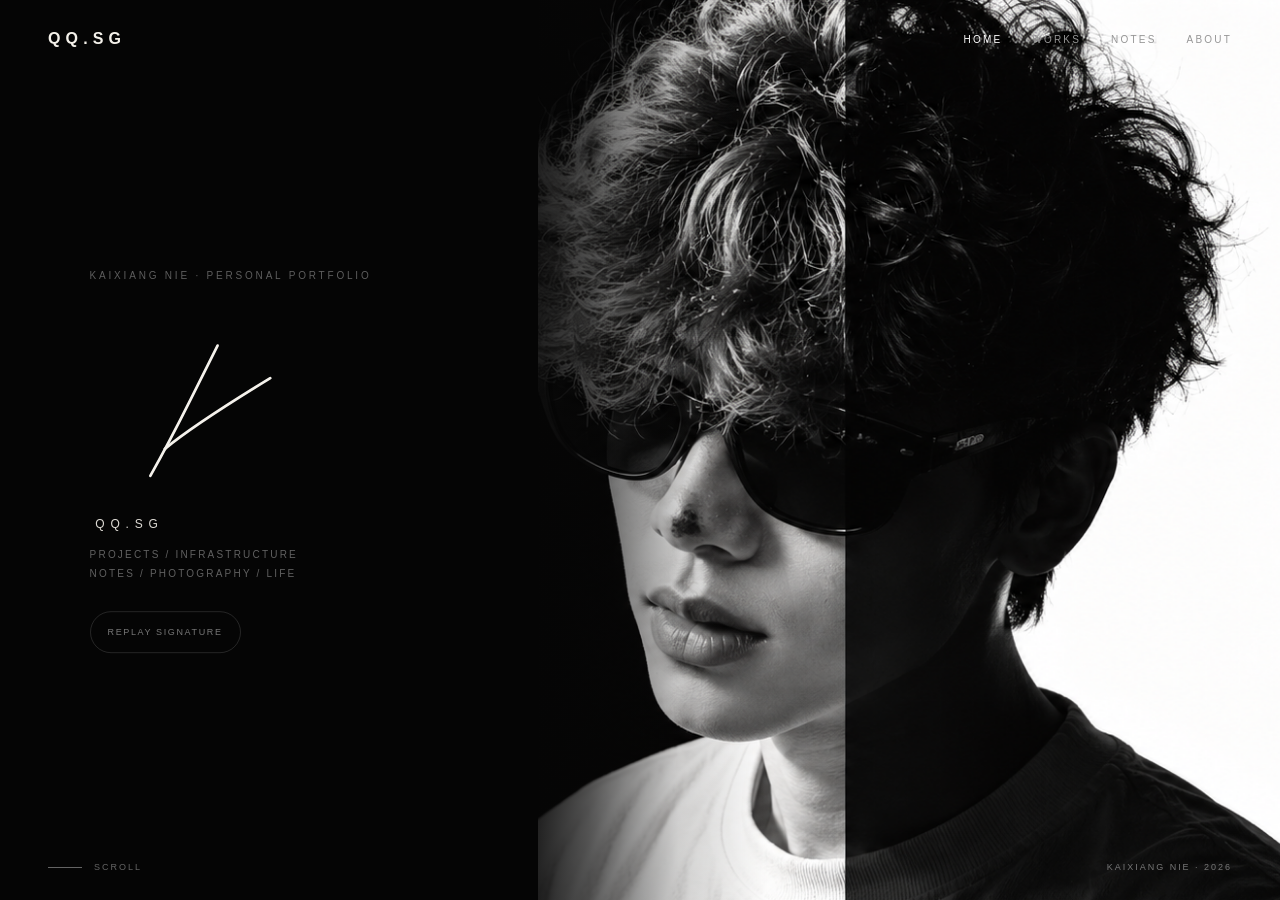
==== NKX/index.html @ d5ca33fd "Add files via upload" ====
<!doctype html>
<html lang="en">
<head>
<meta charset="utf-8" />
<meta name="viewport" content="width=device-width, initial-scale=1" />
<title>QQ.SG — Kaixiang Nie</title>
<style>
  :root{
    --bg:#050505;
    --fg:#f4f1ea;
    --muted:#7a7a7a;
    --line:rgba(255,255,255,.13);
  }
  *{box-sizing:border-box}
  html,body{margin:0;background:var(--bg);color:var(--fg);font-family:Inter,-apple-system,BlinkMacSystemFont,"Segoe UI",sans-serif}
  body{overflow:hidden}
  .hero{
    position:relative;
    width:100vw;
    height:100vh;
    min-height:680px;
    overflow:hidden;
    background:#050505;
  }
  .portrait{
    position:absolute;
    inset:0;
    background-image:url('./portrait.png');
    background-size:cover;
    background-position:center center;
    transform:scale(1.015);
  }
  /* Cover the generated text on the left of the reference image and create a clean website area. */
  .left-mask{
    position:absolute;
    inset:0 auto 0 0;
    width:42%;
    background:#050505;
  }
  .blend{
    position:absolute;
    inset:0;
    pointer-events:none;
    background:linear-gradient(90deg,
      #050505 0%,
      #050505 34%,
      rgba(5,5,5,.98) 40%,
      rgba(5,5,5,.68) 46%,
      rgba(5,5,5,.18) 53%,
      transparent 60%);
  }
  .header{
    position:absolute;
    z-index:20;
    top:0;left:0;right:0;
    display:flex;
    align-items:center;
    justify-content:space-between;
    padding:30px 48px;
  }
  .brand{
    font-size:16px;
    font-weight:700;
    letter-spacing:.32em;
  }
  nav{display:flex;gap:30px}
  nav a{
    color:#969696;
    text-decoration:none;
    text-transform:uppercase;
    font-size:10px;
    letter-spacing:.22em;
    transition:.2s ease;
  }
  nav a:hover, nav a.active{color:#fff}
  .copy{
    position:absolute;
    z-index:15;
    left:7vw;
    top:50%;
    width:min(39vw,620px);
    transform:translateY(-47%);
  }
  .eyebrow{
    margin-bottom:20px;
    color:#5e5e5e;
    font-size:10px;
    letter-spacing:.28em;
    text-transform:uppercase;
  }
  .signature{
    display:block;
    width:100%;
    height:auto;
    overflow:visible;
  }
  .sig{
    fill:none;
    stroke:#f5f2ec;
    stroke-width:2.7;
    stroke-linecap:round;
    stroke-linejoin:round;
    vector-effect:non-scaling-stroke;
    stroke-dasharray:1;
    stroke-dashoffset:1;
  }
  .qq{
    margin-top:18px;
    color:#dedbd5;
    font-size:12px;
    letter-spacing:.48em;
    text-indent:.48em;
  }
  .meta{
    margin-top:14px;
    color:#616161;
    font-size:10px;
    line-height:1.9;
    letter-spacing:.22em;
    text-transform:uppercase;
  }
  .replay{
    margin-top:28px;
    height:42px;
    padding:0 17px;
    border:1px solid var(--line);
    border-radius:999px;
    background:transparent;
    color:#777;
    font-size:9px;
    letter-spacing:.18em;
    text-transform:uppercase;
    cursor:pointer;
    transition:.2s ease;
  }
  .replay:hover{color:#fff;border-color:rgba(255,255,255,.35)}
  .bottom{
    position:absolute;
    z-index:20;
    left:48px;right:48px;bottom:28px;
    display:flex;
    align-items:center;
    justify-content:space-between;
    color:#646464;
    font-size:9px;
    letter-spacing:.22em;
    text-transform:uppercase;
  }
  .scroll{display:flex;align-items:center;gap:12px}
  .scroll::before{content:"";width:34px;height:1px;background:#646464}
  .credit{color:#777}
  @media(max-width:1000px){
    .copy{width:44vw;left:5vw}
    .left-mask{width:39%}
  }
  @media(max-width:760px){
    body{overflow:auto}
    .hero{min-height:720px;height:100svh}
    .header{padding:22px 20px}
    nav{gap:14px}
    nav a:nth-child(2),nav a:nth-child(3){display:none}
    .portrait{background-size:auto 100%;background-position:57% center;transform:none}
    .left-mask{width:28%}
    .blend{background:linear-gradient(90deg,#050505 0%,#050505 22%,rgba(5,5,5,.94) 34%,rgba(5,5,5,.5) 46%,transparent 62%)}
    .copy{left:20px;top:auto;bottom:120px;width:54vw;transform:none}
    .eyebrow{font-size:8px;margin-bottom:12px}
    .meta{font-size:8px;letter-spacing:.15em}
    .qq{font-size:9px;margin-top:10px}
    .replay{margin-top:18px;height:38px;font-size:8px;padding:0 12px}
    .bottom{left:20px;right:20px;bottom:20px}
    .credit{display:none}
  }
  @media(prefers-reduced-motion:reduce){
    .sig{stroke-dashoffset:0!important;transition:none!important}
  }
</style>
</head>
<body>
<section class="hero">
  <div class="portrait" aria-hidden="true"></div>
  <div class="left-mask" aria-hidden="true"></div>
  <div class="blend" aria-hidden="true"></div>

  <header class="header">
    <div class="brand">QQ.SG</div>
    <nav>
      <a class="active" href="#">Home</a>
      <a href="#">Works</a>
      <a href="#">Notes</a>
      <a href="#">About</a>
    </nav>
  </header>

  <main class="copy">
    <div class="eyebrow">Kaixiang Nie · Personal Portfolio</div>

    <svg class="signature" viewBox="0 0 720 285" role="img" aria-label="Kaixiang Nie signature">
      <path class="sig" pathLength="1" d="M87 252 C105 220 125 182 145 142 C162 108 175 82 184 64"/>
      <path class="sig" pathLength="1" d="M108 213 C143 184 188 155 260 111"/>
      <path class="sig" pathLength="1" d="M108 213 C129 207 147 213 164 227 C181 242 198 252 223 258"/>
      <path class="sig" pathLength="1" d="M188 226 C197 210 208 202 219 202 C229 202 233 210 228 218 C223 226 211 230 203 226 C196 222 198 214 205 209 C214 202 223 207 231 217 C237 224 244 225 251 220 C258 215 262 204 268 197 C264 207 261 217 263 223 C265 229 271 229 278 223 C285 217 291 207 298 199 C304 193 309 195 307 202 C305 211 297 220 295 225 C294 230 300 230 307 224 C315 217 323 206 331 200 C338 195 344 196 342 203 C340 211 333 218 329 223 C336 218 345 207 354 202 C362 198 368 201 366 208 C363 216 356 223 352 227 C360 221 369 209 378 204 C386 200 392 202 390 210 C387 219 380 225 377 229 C385 223 394 211 403 207 C410 203 416 206 415 212 C413 221 406 227 400 230 C393 233 387 230 388 224 C390 217 398 212 406 214 C414 216 419 226 416 237 C412 251 403 263 392 271 C381 278 373 275 375 267 C378 254 391 242 406 233 C421 225 438 217 456 212"/>
      <path class="sig" pathLength="1" d="M247 185 L249 181"/>
      <path class="sig" pathLength="1" d="M307 184 L309 180"/>
      <path class="sig" pathLength="1" d="M442 231 C458 198 477 158 498 122 L490 263 L562 91"/>
      <path class="sig" pathLength="1" d="M519 226 C527 216 533 203 538 194 C541 188 544 190 542 197 C539 206 535 216 537 221 C539 225 545 223 551 217 C557 211 564 205 570 204 C576 203 579 207 577 213 C574 220 567 224 560 222 C554 220 555 213 561 209 C568 205 576 209 582 214 C588 219 595 220 603 217 C611 214 618 208 625 205 C632 202 639 205 639 211 C639 217 633 221 626 220 C619 219 619 212 625 209 C633 205 641 210 650 213 C662 217 675 214 691 207"/>
      <path class="sig" pathLength="1" d="M538 175 L540 171"/>
    </svg>

    <div class="qq">QQ.SG</div>
    <div class="meta">Projects / Infrastructure<br>Notes / Photography / Life</div>
    <button class="replay" id="replay">Replay signature</button>
  </main>

  <div class="bottom">
    <div class="scroll">Scroll</div>
    <div class="credit">Kaixiang Nie · 2026</div>
  </div>
</section>

<script>
(() => {
  const paths = [...document.querySelectorAll('.sig')];
  const replay = document.querySelector('#replay');
  let runId = 0;
  const wait = ms => new Promise(r => setTimeout(r, ms));

  async function playSignature() {
    const mine = ++runId;

    paths.forEach(path => {
      path.style.transition = 'none';
      path.style.strokeDashoffset = '1';
    });

    await wait(220);

    for (const path of paths) {
      if (mine !== runId) return;

      const len = path.getTotalLength();
      const tiny = len < 10;
      const duration = tiny
        ? 90
        : Math.max(250, Math.min(1200, len * 2.7));

      path.style.transition = 'none';
      path.style.strokeDashoffset = '1';
      path.getBoundingClientRect();
      path.style.transition = `stroke-dashoffset ${duration}ms cubic-bezier(.25,.03,.16,1)`;
      path.style.strokeDashoffset = '0';

      await wait(duration + (tiny ? 45 : 70));
    }
  }

  replay.addEventListener('click', playSignature);
  playSignature();
})();
</script>
</body>
</html>
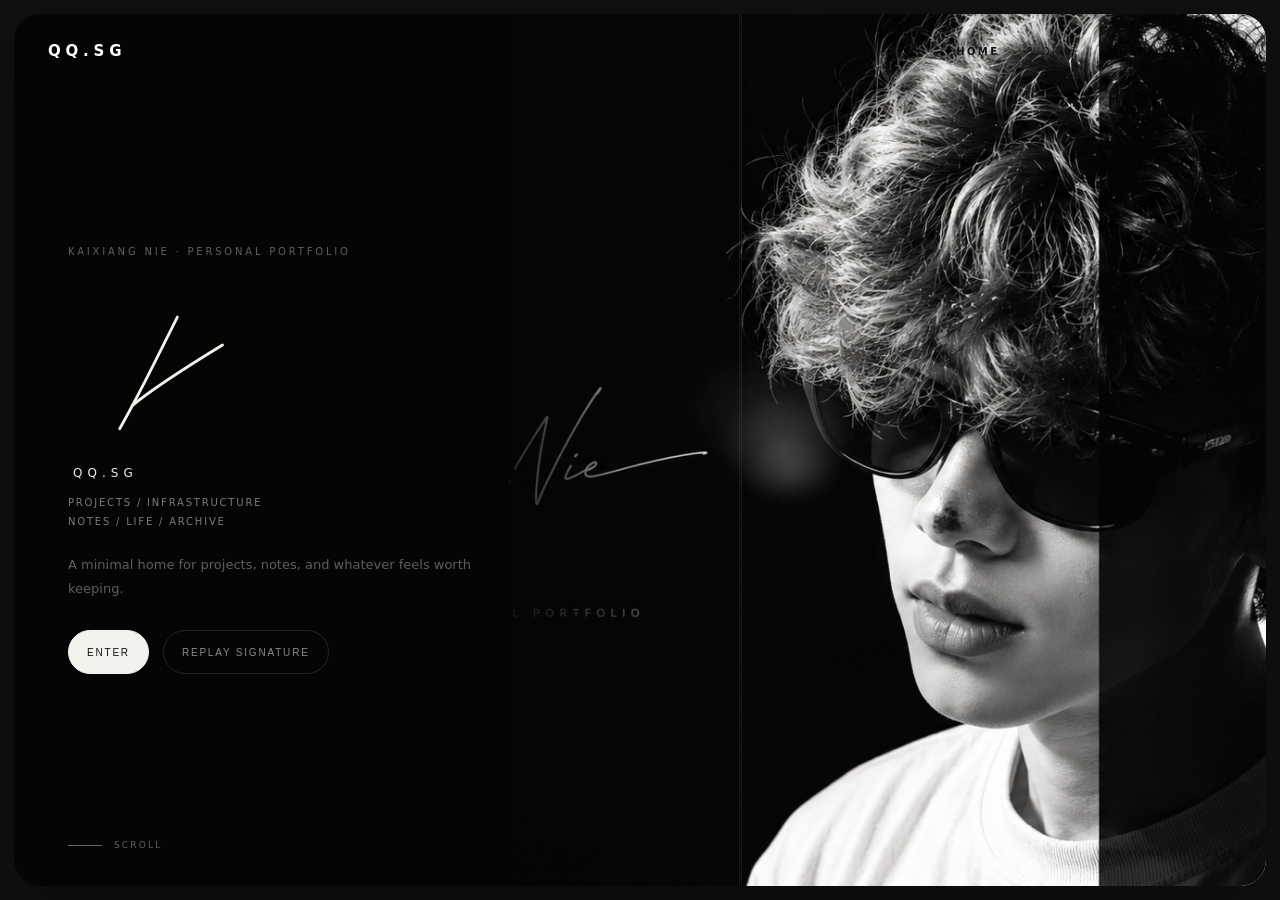
==== commit 859fa818: "Update index.html" ====
--- a/NKX/index.html
+++ b/NKX/index.html
@@ -1,261 +1,537 @@
-<!doctype html>
+<!DOCTYPE html>
 <html lang="en">
 <head>
-<meta charset="utf-8" />
-<meta name="viewport" content="width=device-width, initial-scale=1" />
-<title>QQ.SG — Kaixiang Nie</title>
-<style>
-  :root{
-    --bg:#050505;
-    --fg:#f4f1ea;
-    --muted:#7a7a7a;
-    --line:rgba(255,255,255,.13);
-  }
-  *{box-sizing:border-box}
-  html,body{margin:0;background:var(--bg);color:var(--fg);font-family:Inter,-apple-system,BlinkMacSystemFont,"Segoe UI",sans-serif}
-  body{overflow:hidden}
-  .hero{
-    position:relative;
-    width:100vw;
-    height:100vh;
-    min-height:680px;
-    overflow:hidden;
-    background:#050505;
-  }
-  .portrait{
-    position:absolute;
-    inset:0;
-    background-image:url('./portrait.png');
-    background-size:cover;
-    background-position:center center;
-    transform:scale(1.015);
-  }
-  /* Cover the generated text on the left of the reference image and create a clean website area. */
-  .left-mask{
-    position:absolute;
-    inset:0 auto 0 0;
-    width:42%;
-    background:#050505;
-  }
-  .blend{
-    position:absolute;
-    inset:0;
-    pointer-events:none;
-    background:linear-gradient(90deg,
-      #050505 0%,
-      #050505 34%,
-      rgba(5,5,5,.98) 40%,
-      rgba(5,5,5,.68) 46%,
-      rgba(5,5,5,.18) 53%,
-      transparent 60%);
-  }
-  .header{
-    position:absolute;
-    z-index:20;
-    top:0;left:0;right:0;
-    display:flex;
-    align-items:center;
-    justify-content:space-between;
-    padding:30px 48px;
-  }
-  .brand{
-    font-size:16px;
-    font-weight:700;
-    letter-spacing:.32em;
-  }
-  nav{display:flex;gap:30px}
-  nav a{
-    color:#969696;
-    text-decoration:none;
-    text-transform:uppercase;
-    font-size:10px;
-    letter-spacing:.22em;
-    transition:.2s ease;
-  }
-  nav a:hover, nav a.active{color:#fff}
-  .copy{
-    position:absolute;
-    z-index:15;
-    left:7vw;
-    top:50%;
-    width:min(39vw,620px);
-    transform:translateY(-47%);
-  }
-  .eyebrow{
-    margin-bottom:20px;
-    color:#5e5e5e;
-    font-size:10px;
-    letter-spacing:.28em;
-    text-transform:uppercase;
-  }
-  .signature{
-    display:block;
-    width:100%;
-    height:auto;
-    overflow:visible;
-  }
-  .sig{
-    fill:none;
-    stroke:#f5f2ec;
-    stroke-width:2.7;
-    stroke-linecap:round;
-    stroke-linejoin:round;
-    vector-effect:non-scaling-stroke;
-    stroke-dasharray:1;
-    stroke-dashoffset:1;
-  }
-  .qq{
-    margin-top:18px;
-    color:#dedbd5;
-    font-size:12px;
-    letter-spacing:.48em;
-    text-indent:.48em;
-  }
-  .meta{
-    margin-top:14px;
-    color:#616161;
-    font-size:10px;
-    line-height:1.9;
-    letter-spacing:.22em;
-    text-transform:uppercase;
-  }
-  .replay{
-    margin-top:28px;
-    height:42px;
-    padding:0 17px;
-    border:1px solid var(--line);
-    border-radius:999px;
-    background:transparent;
-    color:#777;
-    font-size:9px;
-    letter-spacing:.18em;
-    text-transform:uppercase;
-    cursor:pointer;
-    transition:.2s ease;
-  }
-  .replay:hover{color:#fff;border-color:rgba(255,255,255,.35)}
-  .bottom{
-    position:absolute;
-    z-index:20;
-    left:48px;right:48px;bottom:28px;
-    display:flex;
-    align-items:center;
-    justify-content:space-between;
-    color:#646464;
-    font-size:9px;
-    letter-spacing:.22em;
-    text-transform:uppercase;
-  }
-  .scroll{display:flex;align-items:center;gap:12px}
-  .scroll::before{content:"";width:34px;height:1px;background:#646464}
-  .credit{color:#777}
-  @media(max-width:1000px){
-    .copy{width:44vw;left:5vw}
-    .left-mask{width:39%}
-  }
-  @media(max-width:760px){
-    body{overflow:auto}
-    .hero{min-height:720px;height:100svh}
-    .header{padding:22px 20px}
-    nav{gap:14px}
-    nav a:nth-child(2),nav a:nth-child(3){display:none}
-    .portrait{background-size:auto 100%;background-position:57% center;transform:none}
-    .left-mask{width:28%}
-    .blend{background:linear-gradient(90deg,#050505 0%,#050505 22%,rgba(5,5,5,.94) 34%,rgba(5,5,5,.5) 46%,transparent 62%)}
-    .copy{left:20px;top:auto;bottom:120px;width:54vw;transform:none}
-    .eyebrow{font-size:8px;margin-bottom:12px}
-    .meta{font-size:8px;letter-spacing:.15em}
-    .qq{font-size:9px;margin-top:10px}
-    .replay{margin-top:18px;height:38px;font-size:8px;padding:0 12px}
-    .bottom{left:20px;right:20px;bottom:20px}
-    .credit{display:none}
-  }
-  @media(prefers-reduced-motion:reduce){
-    .sig{stroke-dashoffset:0!important;transition:none!important}
-  }
-</style>
+  <meta charset="UTF-8" />
+  <meta name="viewport" content="width=device-width, initial-scale=1.0" />
+  <title>QQ.SG — Kaixiang Nie</title>
+  <style>
+    :root {
+      --bg: #0a0a0a;
+      --panel: #050505;
+      --white: #f4f2ed;
+      --muted: #787878;
+      --muted-2: #4f4f4f;
+      --line: rgba(255, 255, 255, 0.12);
+      --split: 58%;
+      --radius: 26px;
+    }
+
+    * {
+      box-sizing: border-box;
+    }
+
+    html,
+    body {
+      margin: 0;
+      padding: 0;
+      background: #111;
+      color: #fff;
+      font-family: Inter, ui-sans-serif, system-ui, -apple-system, BlinkMacSystemFont,
+        "Segoe UI", sans-serif;
+      height: 100%;
+      overflow: hidden;
+    }
+
+    body {
+      display: flex;
+      align-items: center;
+      justify-content: center;
+    }
+
+    .frame {
+      position: relative;
+      width: min(1600px, calc(100vw - 28px));
+      height: min(920px, calc(100vh - 28px));
+      background: var(--panel);
+      border-radius: var(--radius);
+      overflow: hidden;
+      box-shadow:
+        0 20px 60px rgba(0, 0, 0, 0.38),
+        inset 0 0 0 1px rgba(255,255,255,0.06);
+    }
+
+    /* background split */
+    .frame::before {
+      content: "";
+      position: absolute;
+      inset: 0;
+      background:
+        linear-gradient(
+          90deg,
+          #050505 0,
+          #050505 var(--split),
+          var(--white) var(--split),
+          var(--white) 100%
+        );
+      z-index: 0;
+    }
+
+    /* subtle divider */
+    .frame::after {
+      content: "";
+      position: absolute;
+      top: 0;
+      bottom: 0;
+      left: var(--split);
+      width: 1px;
+      background: rgba(0, 0, 0, 0.08);
+      box-shadow:
+        0 0 0 1px rgba(255,255,255,0.08),
+        0 0 24px rgba(0,0,0,0.12);
+      z-index: 3;
+      pointer-events: none;
+    }
+
+    .header {
+      position: absolute;
+      top: 0;
+      left: 0;
+      right: 0;
+      z-index: 10;
+      display: flex;
+      align-items: center;
+      justify-content: space-between;
+      padding: 28px 34px;
+      pointer-events: none;
+    }
+
+    .logo {
+      font-size: 15px;
+      font-weight: 700;
+      letter-spacing: 0.32em;
+      color: #fff;
+      pointer-events: auto;
+      user-select: none;
+    }
+
+    .nav {
+      display: flex;
+      align-items: center;
+      gap: 30px;
+      pointer-events: auto;
+    }
+
+    .nav a {
+      color: rgba(0, 0, 0, 0.52);
+      text-decoration: none;
+      font-size: 10px;
+      letter-spacing: 0.24em;
+      text-transform: uppercase;
+      transition: opacity 0.2s ease;
+    }
+
+    .nav a:hover {
+      opacity: 0.65;
+    }
+
+    .nav a.active {
+      color: #111;
+      font-weight: 600;
+    }
+
+    .left {
+      position: absolute;
+      z-index: 8;
+      left: 0;
+      top: 0;
+      bottom: 0;
+      width: 42%;
+      display: flex;
+      align-items: center;
+      padding: 110px 0 90px 54px;
+    }
+
+    .left-inner {
+      width: min(560px, calc(100% - 44px));
+    }
+
+    .eyebrow {
+      color: #606060;
+      font-size: 10px;
+      letter-spacing: 0.28em;
+      text-transform: uppercase;
+      margin-bottom: 22px;
+    }
+
+    .signature {
+      display: block;
+      width: 100%;
+      max-width: 520px;
+      height: auto;
+      overflow: visible;
+    }
+
+    .sig {
+      fill: none;
+      stroke: #f5f2ec;
+      stroke-width: 2.8;
+      stroke-linecap: round;
+      stroke-linejoin: round;
+      vector-effect: non-scaling-stroke;
+      stroke-dasharray: 1;
+      stroke-dashoffset: 1;
+    }
+
+    .qq {
+      margin-top: 18px;
+      color: #f0ede7;
+      font-size: 12px;
+      letter-spacing: 0.42em;
+      text-indent: 0.42em;
+    }
+
+    .subcopy {
+      margin-top: 14px;
+      color: #7b7b7b;
+      font-size: 10px;
+      line-height: 1.85;
+      letter-spacing: 0.18em;
+      text-transform: uppercase;
+    }
+
+    .desc {
+      margin-top: 22px;
+      max-width: 420px;
+      color: #5e5e5e;
+      font-size: 13px;
+      line-height: 1.8;
+    }
+
+    .actions {
+      display: flex;
+      align-items: center;
+      gap: 14px;
+      margin-top: 30px;
+    }
+
+    .btn {
+      min-height: 44px;
+      padding: 0 18px;
+      border-radius: 999px;
+      border: 1px solid rgba(255,255,255,0.12);
+      background: transparent;
+      color: #8b8b8b;
+      font-size: 10px;
+      letter-spacing: 0.18em;
+      text-transform: uppercase;
+      cursor: pointer;
+      transition: all 0.2s ease;
+    }
+
+    .btn:hover {
+      color: #fff;
+      border-color: rgba(255,255,255,0.3);
+    }
+
+    .btn.primary {
+      color: #111;
+      background: var(--white);
+      border-color: var(--white);
+    }
+
+    .btn.primary:hover {
+      background: #fff;
+    }
+
+    .scroll-hint {
+      position: absolute;
+      left: 54px;
+      bottom: 36px;
+      z-index: 10;
+      display: flex;
+      align-items: center;
+      gap: 12px;
+      color: #626262;
+      font-size: 9px;
+      letter-spacing: 0.24em;
+      text-transform: uppercase;
+    }
+
+    .scroll-hint::before {
+      content: "";
+      width: 34px;
+      height: 1px;
+      background: #666;
+      display: block;
+    }
+
+    .year {
+      position: absolute;
+      right: 30px;
+      bottom: 28px;
+      z-index: 10;
+      color: rgba(0, 0, 0, 0.42);
+      font-size: 9px;
+      letter-spacing: 0.22em;
+      text-transform: uppercase;
+    }
+
+    /* portrait area */
+    .portrait-wrap {
+      position: absolute;
+      right: 0;
+      top: 0;
+      bottom: 0;
+      width: 63%;
+      z-index: 2;
+      overflow: hidden;
+    }
+
+    .portrait {
+      position: absolute;
+      right: -4%;
+      top: 0;
+      width: 100%;
+      height: 100%;
+      object-fit: cover;
+      object-position: center top;
+      display: block;
+      user-select: none;
+      pointer-events: none;
+    }
+
+    /* left dark fade for better text readability */
+    .portrait-wrap .left-fade {
+      position: absolute;
+      inset: 0;
+      background:
+        linear-gradient(
+          90deg,
+          rgba(5,5,5,0.92) 0%,
+          rgba(5,5,5,0.62) 12%,
+          rgba(5,5,5,0.18) 22%,
+          transparent 32%
+        );
+      z-index: 2;
+      pointer-events: none;
+    }
+
+    /* nose / face cleanup */
+    .portrait-wrap .face-fix {
+      position: absolute;
+      inset: 0;
+      z-index: 3;
+      pointer-events: none;
+      mix-blend-mode: screen;
+      opacity: 0.82;
+      background:
+        radial-gradient(ellipse 11% 8% at 38.8% 49.4%, rgba(255,255,255,0.22), transparent 74%),
+        radial-gradient(ellipse 8% 5% at 39.7% 52.3%, rgba(255,255,255,0.18), transparent 76%),
+        radial-gradient(ellipse 14% 9% at 37.5% 45.4%, rgba(255,255,255,0.10), transparent 78%);
+      filter: blur(4px);
+    }
+
+    /* subtle soft shadow under jaw / neck to feel less flat */
+    .portrait-wrap .shape-balance {
+      position: absolute;
+      inset: 0;
+      z-index: 2;
+      pointer-events: none;
+      background:
+        radial-gradient(ellipse 24% 16% at 48% 73%, rgba(0,0,0,0.18), transparent 75%);
+    }
+
+    /* a faint highlight on the white side for polish */
+    .white-glow {
+      position: absolute;
+      z-index: 1;
+      right: 0;
+      top: 0;
+      bottom: 0;
+      width: 28%;
+      background:
+        radial-gradient(circle at 40% 26%, rgba(255,255,255,0.55), transparent 55%);
+      pointer-events: none;
+      opacity: 0.35;
+    }
+
+    /* responsive fallback */
+    @media (max-width: 1100px) {
+      .left {
+        width: 48%;
+        padding-left: 32px;
+      }
+
+      .scroll-hint {
+        left: 32px;
+      }
+    }
+
+    @media (max-width: 860px) {
+      body {
+        overflow: auto;
+      }
+
+      .frame {
+        width: calc(100vw - 16px);
+        height: auto;
+        min-height: calc(100vh - 16px);
+        margin: 8px 0;
+      }
+
+      .frame::before {
+        background:
+          linear-gradient(
+            180deg,
+            #050505 0,
+            #050505 53%,
+            var(--white) 53%,
+            var(--white) 100%
+          );
+      }
+
+      .frame::after {
+        display: none;
+      }
+
+      .header {
+        padding: 20px;
+      }
+
+      .nav {
+        gap: 14px;
+      }
+
+      .nav a {
+        font-size: 9px;
+      }
+
+      .left {
+        position: relative;
+        width: 100%;
+        padding: 92px 20px 40px;
+        align-items: flex-start;
+      }
+
+      .left-inner {
+        width: 100%;
+        max-width: none;
+      }
+
+      .portrait-wrap {
+        position: relative;
+        width: 100%;
+        height: 55vh;
+        min-height: 420px;
+      }
+
+      .portrait {
+        right: 0;
+        width: 100%;
+        height: 100%;
+      }
+
+      .scroll-hint,
+      .year {
+        display: none;
+      }
+    }
+
+    @media (prefers-reduced-motion: reduce) {
+      .sig {
+        stroke-dashoffset: 0 !important;
+        transition: none !important;
+      }
+    }
+  </style>
 </head>
 <body>
-<section class="hero">
-  <div class="portrait" aria-hidden="true"></div>
-  <div class="left-mask" aria-hidden="true"></div>
-  <div class="blend" aria-hidden="true"></div>
-
-  <header class="header">
-    <div class="brand">QQ.SG</div>
-    <nav>
-      <a class="active" href="#">Home</a>
-      <a href="#">Works</a>
-      <a href="#">Notes</a>
-      <a href="#">About</a>
-    </nav>
-  </header>
-
-  <main class="copy">
-    <div class="eyebrow">Kaixiang Nie · Personal Portfolio</div>
-
-    <svg class="signature" viewBox="0 0 720 285" role="img" aria-label="Kaixiang Nie signature">
-      <path class="sig" pathLength="1" d="M87 252 C105 220 125 182 145 142 C162 108 175 82 184 64"/>
-      <path class="sig" pathLength="1" d="M108 213 C143 184 188 155 260 111"/>
-      <path class="sig" pathLength="1" d="M108 213 C129 207 147 213 164 227 C181 242 198 252 223 258"/>
-      <path class="sig" pathLength="1" d="M188 226 C197 210 208 202 219 202 C229 202 233 210 228 218 C223 226 211 230 203 226 C196 222 198 214 205 209 C214 202 223 207 231 217 C237 224 244 225 251 220 C258 215 262 204 268 197 C264 207 261 217 263 223 C265 229 271 229 278 223 C285 217 291 207 298 199 C304 193 309 195 307 202 C305 211 297 220 295 225 C294 230 300 230 307 224 C315 217 323 206 331 200 C338 195 344 196 342 203 C340 211 333 218 329 223 C336 218 345 207 354 202 C362 198 368 201 366 208 C363 216 356 223 352 227 C360 221 369 209 378 204 C386 200 392 202 390 210 C387 219 380 225 377 229 C385 223 394 211 403 207 C410 203 416 206 415 212 C413 221 406 227 400 230 C393 233 387 230 388 224 C390 217 398 212 406 214 C414 216 419 226 416 237 C412 251 403 263 392 271 C381 278 373 275 375 267 C378 254 391 242 406 233 C421 225 438 217 456 212"/>
-      <path class="sig" pathLength="1" d="M247 185 L249 181"/>
-      <path class="sig" pathLength="1" d="M307 184 L309 180"/>
-      <path class="sig" pathLength="1" d="M442 231 C458 198 477 158 498 122 L490 263 L562 91"/>
-      <path class="sig" pathLength="1" d="M519 226 C527 216 533 203 538 194 C541 188 544 190 542 197 C539 206 535 216 537 221 C539 225 545 223 551 217 C557 211 564 205 570 204 C576 203 579 207 577 213 C574 220 567 224 560 222 C554 220 555 213 561 209 C568 205 576 209 582 214 C588 219 595 220 603 217 C611 214 618 208 625 205 C632 202 639 205 639 211 C639 217 633 221 626 220 C619 219 619 212 625 209 C633 205 641 210 650 213 C662 217 675 214 691 207"/>
-      <path class="sig" pathLength="1" d="M538 175 L540 171"/>
-    </svg>
-
-    <div class="qq">QQ.SG</div>
-    <div class="meta">Projects / Infrastructure<br>Notes / Photography / Life</div>
-    <button class="replay" id="replay">Replay signature</button>
+  <main class="frame">
+    <header class="header">
+      <div class="logo">QQ.SG</div>
+      <nav class="nav">
+        <a class="active" href="#">Home</a>
+        <a href="#">Works</a>
+        <a href="#">Notes</a>
+        <a href="#">About</a>
+      </nav>
+    </header>
+
+    <section class="left">
+      <div class="left-inner">
+        <div class="eyebrow">Kaixiang Nie · Personal Portfolio</div>
+
+        <svg class="signature" viewBox="0 0 720 285" role="img" aria-label="Kaixiang Nie signature">
+          <path class="sig" pathLength="1" d="M87 252 C105 220 125 182 145 142 C162 108 175 82 184 64"/>
+          <path class="sig" pathLength="1" d="M108 213 C143 184 188 155 260 111"/>
+          <path class="sig" pathLength="1" d="M108 213 C129 207 147 213 164 227 C181 242 198 252 223 258"/>
+          <path class="sig" pathLength="1" d="M188 226 C197 210 208 202 219 202 C229 202 233 210 228 218 C223 226 211 230 203 226 C196 222 198 214 205 209 C214 202 223 207 231 217 C237 224 244 225 251 220 C258 215 262 204 268 197 C264 207 261 217 263 223 C265 229 271 229 278 223 C285 217 291 207 298 199 C304 193 309 195 307 202 C305 211 297 220 295 225 C294 230 300 230 307 224 C315 217 323 206 331 200 C338 195 344 196 342 203 C340 211 333 218 329 223 C336 218 345 207 354 202 C362 198 368 201 366 208 C363 216 356 223 352 227 C360 221 369 209 378 204 C386 200 392 202 390 210 C387 219 380 225 377 229 C385 223 394 211 403 207 C410 203 416 206 415 212 C413 221 406 227 400 230 C393 233 387 230 388 224 C390 217 398 212 406 214 C414 216 419 226 416 237 C412 251 403 263 392 271 C381 278 373 275 375 267 C378 254 391 242 406 233 C421 225 438 217 456 212"/>
+          <path class="sig" pathLength="1" d="M247 185 L249 181"/>
+          <path class="sig" pathLength="1" d="M307 184 L309 180"/>
+          <path class="sig" pathLength="1" d="M442 231 C458 198 477 158 498 122 L490 263 L562 91"/>
+          <path class="sig" pathLength="1" d="M519 226 C527 216 533 203 538 194 C541 188 544 190 542 197 C539 206 535 216 537 221 C539 225 545 223 551 217 C557 211 564 205 570 204 C576 203 579 207 577 213 C574 220 567 224 560 222 C554 220 555 213 561 209 C568 205 576 209 582 214 C588 219 595 220 603 217 C611 214 618 208 625 205 C632 202 639 205 639 211 C639 217 633 221 626 220 C619 219 619 212 625 209 C633 205 641 210 650 213 C662 217 675 214 691 207"/>
+          <path class="sig" pathLength="1" d="M538 175 L540 171"/>
+        </svg>
+
+        <div class="qq">QQ.SG</div>
+
+        <div class="subcopy">
+          Projects / Infrastructure<br />
+          Notes / Life / Archive
+        </div>
+
+        <div class="desc">
+          A minimal home for projects, notes, and whatever feels worth keeping.
+        </div>
+
+        <div class="actions">
+          <button class="btn primary" type="button">Enter</button>
+          <button class="btn" id="replayBtn" type="button">Replay Signature</button>
+        </div>
+      </div>
+    </section>
+
+    <section class="portrait-wrap" aria-label="three-quarter black and white portrait">
+      <img class="portrait" src="portrait.png" alt="Portrait" />
+      <div class="left-fade"></div>
+      <div class="shape-balance"></div>
+      <div class="face-fix"></div>
+    </section>
+
+    <div class="white-glow"></div>
+
+    <div class="scroll-hint">Scroll</div>
+    <div class="year">Kaixiang Nie · 2026</div>
   </main>
 
-  <div class="bottom">
-    <div class="scroll">Scroll</div>
-    <div class="credit">Kaixiang Nie · 2026</div>
-  </div>
-</section>
-
-<script>
-(() => {
-  const paths = [...document.querySelectorAll('.sig')];
-  const replay = document.querySelector('#replay');
-  let runId = 0;
-  const wait = ms => new Promise(r => setTimeout(r, ms));
-
-  async function playSignature() {
-    const mine = ++runId;
-
-    paths.forEach(path => {
-      path.style.transition = 'none';
-      path.style.strokeDashoffset = '1';
-    });
-
-    await wait(220);
-
-    for (const path of paths) {
-      if (mine !== runId) return;
-
-      const len = path.getTotalLength();
-      const tiny = len < 10;
-      const duration = tiny
-        ? 90
-        : Math.max(250, Math.min(1200, len * 2.7));
-
-      path.style.transition = 'none';
-      path.style.strokeDashoffset = '1';
-      path.getBoundingClientRect();
-      path.style.transition = `stroke-dashoffset ${duration}ms cubic-bezier(.25,.03,.16,1)`;
-      path.style.strokeDashoffset = '0';
-
-      await wait(duration + (tiny ? 45 : 70));
-    }
-  }
-
-  replay.addEventListener('click', playSignature);
-  playSignature();
-})();
-</script>
+  <script>
+    (() => {
+      const paths = [...document.querySelectorAll(".sig")];
+      const replayBtn = document.getElementById("replayBtn");
+      let runId = 0;
+
+      const wait = (ms) => new Promise((resolve) => setTimeout(resolve, ms));
+
+      async function playSignature() {
+        const myId = ++runId;
+
+        paths.forEach((p) => {
+          p.style.transition = "none";
+          p.style.strokeDashoffset = "1";
+        });
+
+        await wait(160);
+
+        for (const p of paths) {
+          if (myId !== runId) return;
+
+          const len = p.getTotalLength();
+          const tiny = len < 10;
+          const ms = tiny ? 90 : Math.max(240, Math.min(1150, len * 2.65));
+
+          p.style.transition = "none";
+          p.style.strokeDashoffset = "1";
+          p.getBoundingClientRect();
+          p.style.transition = `stroke-dashoffset ${ms}ms cubic-bezier(.25,.03,.16,1)`;
+          p.style.strokeDashoffset = "0";
+
+          await wait(ms + (tiny ? 40 : 68));
+        }
+      }
+
+      replayBtn.addEventListener("click", playSignature);
+      playSignature();
+    })();
+  </script>
 </body>
 </html>
